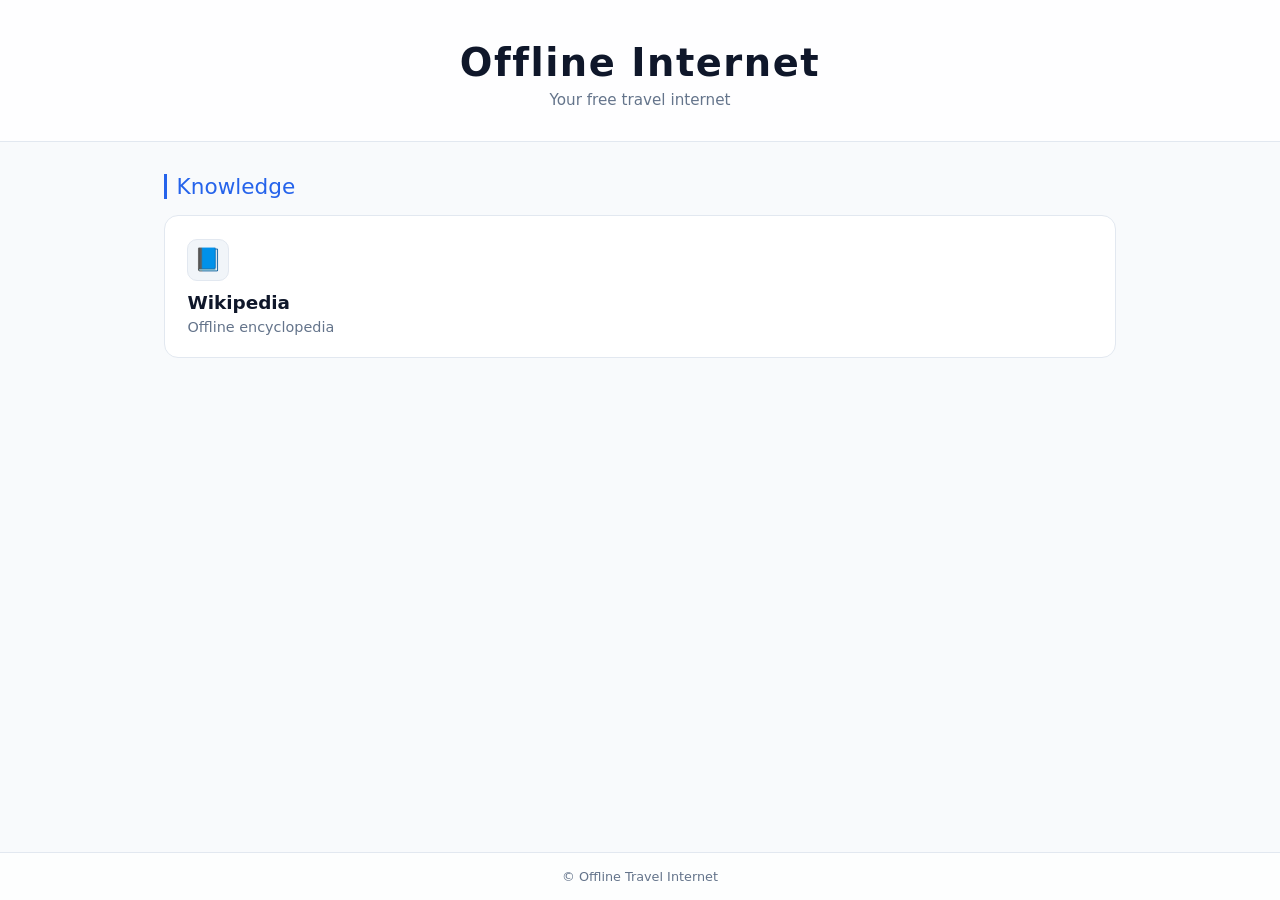
==== app/index.html @ 7aa932ba "init commit of files" ====
<!DOCTYPE html>
<html lang="en">
<head>
  <meta charset="UTF-8">
  <meta name="viewport" content="width=device-width, initial-scale=1.0">
  <title>Offline Internet</title>

  <link rel="icon" href="/favicon.ico">

  <style>
    :root {
      --bg: #f8fafc;
      --card: #ffffff;
      --accent: #2563eb;
      --text: #0f172a;
      --muted: #64748b;
      --border: #e2e8f0;
    }

    * {
      box-sizing: border-box;
      margin: 0;
      padding: 0;
      font-family: system-ui, -apple-system, Segoe UI, Roboto, sans-serif;
    }

    body {
      background: var(--bg);
      color: var(--text);
      min-height: 100vh;
      display: flex;
      flex-direction: column;
    }

    header {
      padding: 2.5rem 1.5rem 2rem;
      text-align: center;
      border-bottom: 1px solid var(--border);
      background: #ffffffcc;
      backdrop-filter: blur(6px);
    }

    /* Logo */
    .logo {
      width: 44px;
      height: 44px;
      margin: 0 auto 0.75rem;
      position: relative;
    }

    .dot {
      width: 10px;
      height: 10px;
      background: var(--accent);
      border-radius: 50%;
      position: absolute;
      top: 17px;
      left: 17px;
      box-shadow:
        -16px -16px 0 var(--accent),
        16px -16px 0 var(--accent),
        -16px 16px 0 var(--accent),
        16px 16px 0 var(--accent);
    }

    header h1 {
      font-size: 2.4rem;
      font-weight: 600;
      letter-spacing: 0.04em;
    }

    header p {
      color: var(--muted);
      margin-top: 0.4rem;
      font-size: 0.95rem;
    }

    main {
      flex: 1;
      padding: 2rem 1.5rem;
      max-width: 1000px;
      margin: 0 auto;
      width: 100%;
    }

    .category {
      margin-bottom: 2.5rem;
    }

    .category-title {
      font-size: 1.35rem;
      margin-bottom: 1rem;
      color: var(--accent);
      border-left: 3px solid var(--accent);
      padding-left: 0.6rem;
      font-weight: 500;
    }

    .apps {
      display: grid;
      grid-template-columns: repeat(auto-fit, minmax(220px, 1fr));
      gap: 1.2rem;
    }

    .app-card {
      background: var(--card);
      border-radius: 14px;
      padding: 1.4rem;
      text-decoration: none;
      color: var(--text);
      border: 1px solid var(--border);
      transition: transform 0.15s ease, box-shadow 0.15s ease;
    }

    .app-card:hover {
      transform: translateY(-3px);
      box-shadow: 0 8px 18px rgba(0,0,0,0.08);
    }

    .app-icon {
      width: 42px;
      height: 42px;
      display: flex;
      align-items: center;
      justify-content: center;
      font-size: 1.4rem;
      background: #f1f5f9;
      border-radius: 10px;
      margin-bottom: 0.7rem;
      border: 1px solid var(--border);
    }

    .app-title {
      font-size: 1.15rem;
      font-weight: 600;
      margin-bottom: 0.35rem;
    }

    .app-desc {
      font-size: 0.9rem;
      color: var(--muted);
    }

    footer {
      text-align: center;
      padding: 1rem;
      font-size: 0.8rem;
      color: var(--muted);
      border-top: 1px solid var(--border);
      background: #ffffffcc;
    }
  </style>
</head>
<body>

  <header>
    <h1>Offline Internet</h1>
    <p>Your free travel internet</p>
  </header>

  <main>

    <div class="category">
      <div class="category-title">Knowledge</div>

      <div class="apps">
        <a href="http://192.168.8.211:1200/viewer#wikipedia_en_all_nopic_2026-03/User%3AThe_other_Kiwix_guy/Landing" class="app-card">
          <div class="app-icon">📘</div>
          <div class="app-title">Wikipedia</div>
          <div class="app-desc">Offline encyclopedia</div>
        </a>
      </div>

    </div>

  </main>

  <footer>
    &copy; Offline Travel Internet
  </footer>

</body>
</html>
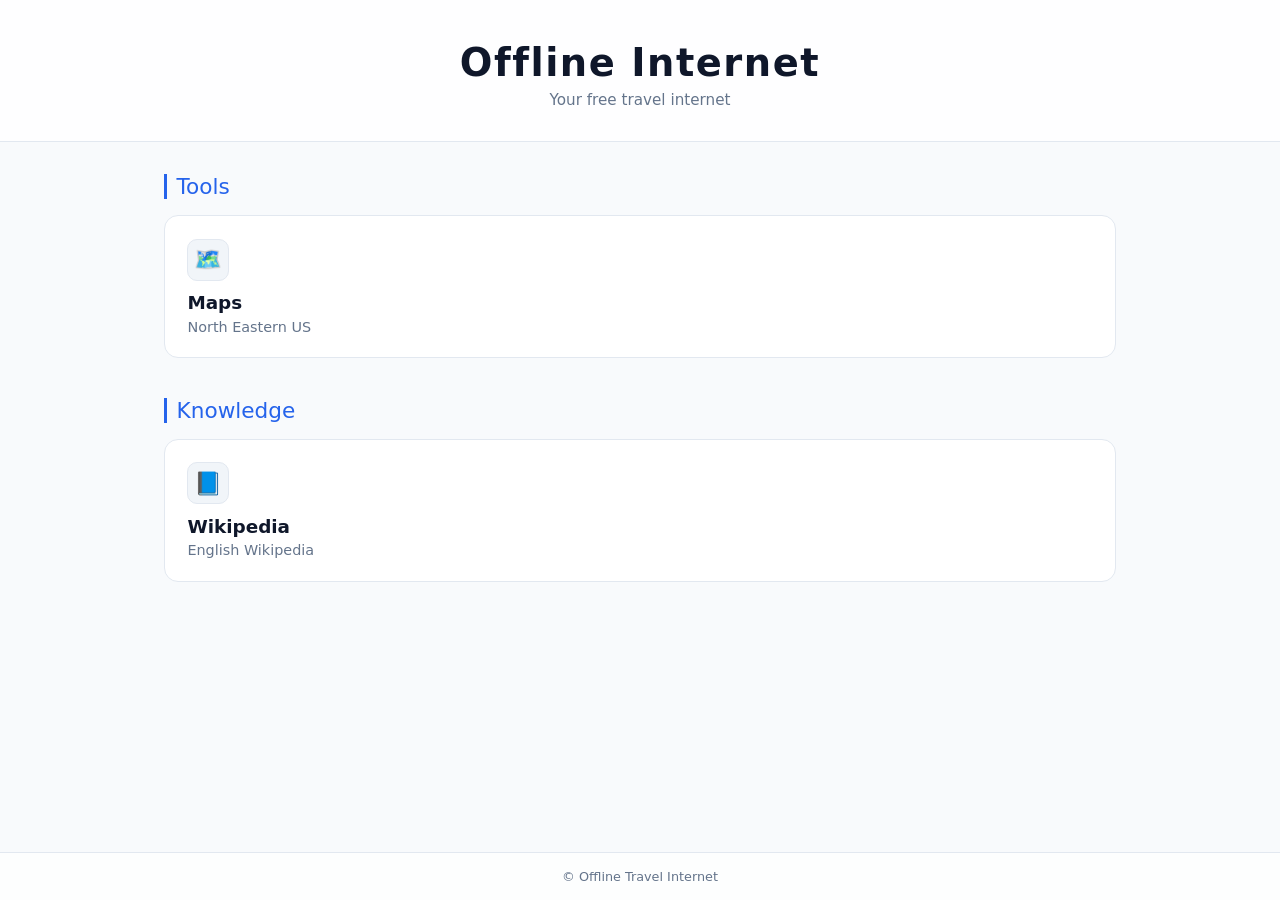
==== commit 881af9a4: "adding mapserver" ====
--- a/app/index.html
+++ b/app/index.html
@@ -160,18 +160,35 @@
 
   <main>
 
+<div class="category">
+      <div class="category-title">Tools</div>
+
+      <div class="apps">
+        <a href="http://192.168.8.211/mapserver/" class="app-card">
+          <div class="app-icon">🗺️</div>
+          <div class="app-title">Maps</div>
+          <div class="app-desc">North Eastern US</div>
+        </a>
+      </div>
+
+    </div>
+
+
     <div class="category">
       <div class="category-title">Knowledge</div>
 
       <div class="apps">
-        <a href="http://192.168.8.211:1200/viewer#wikipedia_en_all_nopic_2026-03/User%3AThe_other_Kiwix_guy/Landing" class="app-card">
+        <a href="http://192.168.8.211/kiwix/viewer#wikipedia_en_all_nopic_2026-03/User%3AThe_other_Kiwix_guy/Landing" class="app-card">
           <div class="app-icon">📘</div>
           <div class="app-title">Wikipedia</div>
-          <div class="app-desc">Offline encyclopedia</div>
+          <div class="app-desc">English Wikipedia</div>
         </a>
       </div>
 
     </div>
+
+
+
 
   </main>
 
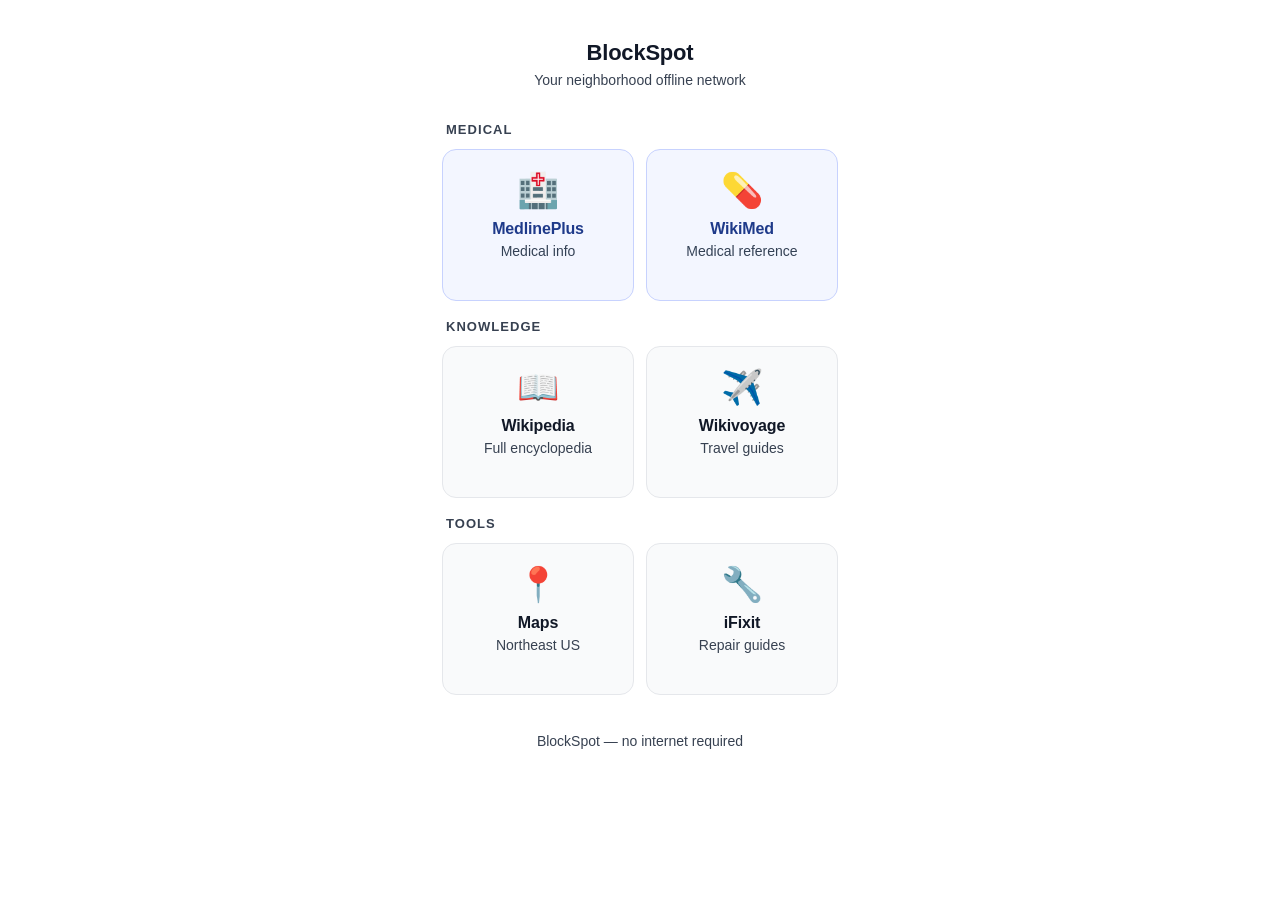
==== commit 832cc7c3: "updating home page, fixing docker-compose bugs" ====
--- a/app/index.html
+++ b/app/index.html
@@ -1,200 +1,251 @@
 <!DOCTYPE html>
 <html lang="en">
 <head>
-  <meta charset="UTF-8">
-  <meta name="viewport" content="width=device-width, initial-scale=1.0">
-  <title>Offline Internet</title>
-
-  <link rel="icon" href="/favicon.ico">
-
-  <style>
-    :root {
-      --bg: #f8fafc;
-      --card: #ffffff;
-      --accent: #2563eb;
-      --text: #0f172a;
-      --muted: #64748b;
-      --border: #e2e8f0;
-    }
-
-    * {
-      box-sizing: border-box;
-      margin: 0;
-      padding: 0;
-      font-family: system-ui, -apple-system, Segoe UI, Roboto, sans-serif;
-    }
-
-    body {
-      background: var(--bg);
-      color: var(--text);
-      min-height: 100vh;
-      display: flex;
-      flex-direction: column;
-    }
-
-    header {
-      padding: 2.5rem 1.5rem 2rem;
-      text-align: center;
-      border-bottom: 1px solid var(--border);
-      background: #ffffffcc;
-      backdrop-filter: blur(6px);
-    }
-
-    /* Logo */
-    .logo {
-      width: 44px;
-      height: 44px;
-      margin: 0 auto 0.75rem;
-      position: relative;
-    }
-
-    .dot {
-      width: 10px;
-      height: 10px;
-      background: var(--accent);
-      border-radius: 50%;
-      position: absolute;
-      top: 17px;
-      left: 17px;
-      box-shadow:
-        -16px -16px 0 var(--accent),
-        16px -16px 0 var(--accent),
-        -16px 16px 0 var(--accent),
-        16px 16px 0 var(--accent);
-    }
-
-    header h1 {
-      font-size: 2.4rem;
-      font-weight: 600;
-      letter-spacing: 0.04em;
-    }
-
-    header p {
-      color: var(--muted);
-      margin-top: 0.4rem;
-      font-size: 0.95rem;
-    }
-
-    main {
-      flex: 1;
-      padding: 2rem 1.5rem;
-      max-width: 1000px;
-      margin: 0 auto;
-      width: 100%;
-    }
-
-    .category {
-      margin-bottom: 2.5rem;
-    }
-
-    .category-title {
-      font-size: 1.35rem;
-      margin-bottom: 1rem;
-      color: var(--accent);
-      border-left: 3px solid var(--accent);
-      padding-left: 0.6rem;
-      font-weight: 500;
-    }
-
-    .apps {
-      display: grid;
-      grid-template-columns: repeat(auto-fit, minmax(220px, 1fr));
-      gap: 1.2rem;
-    }
-
-    .app-card {
-      background: var(--card);
-      border-radius: 14px;
-      padding: 1.4rem;
-      text-decoration: none;
-      color: var(--text);
-      border: 1px solid var(--border);
-      transition: transform 0.15s ease, box-shadow 0.15s ease;
-    }
-
-    .app-card:hover {
-      transform: translateY(-3px);
-      box-shadow: 0 8px 18px rgba(0,0,0,0.08);
-    }
-
-    .app-icon {
-      width: 42px;
-      height: 42px;
-      display: flex;
-      align-items: center;
-      justify-content: center;
-      font-size: 1.4rem;
-      background: #f1f5f9;
-      border-radius: 10px;
-      margin-bottom: 0.7rem;
-      border: 1px solid var(--border);
-    }
-
-    .app-title {
-      font-size: 1.15rem;
-      font-weight: 600;
-      margin-bottom: 0.35rem;
-    }
-
-    .app-desc {
-      font-size: 0.9rem;
-      color: var(--muted);
-    }
-
-    footer {
-      text-align: center;
-      padding: 1rem;
-      font-size: 0.8rem;
-      color: var(--muted);
-      border-top: 1px solid var(--border);
-      background: #ffffffcc;
-    }
-  </style>
+<meta charset="UTF-8">
+<meta name="viewport" content="width=device-width, initial-scale=1.0">
+
+<title>BlockSpot</title>
+
+<style>
+:root {
+  --color-text-primary: #111827;
+  --color-text-secondary: #374151;
+  --color-border-tertiary: #e5e7eb;
+  --color-background-secondary: #f9fafb;
+
+  --radius-lg: 14px;
+
+  --font-xs: 13px;
+  --font-sm: 14px;
+  --font-md: 16px;
+  --font-lg: 18px;
+  --font-xl: 22px;
+}
+
+/* Base */
+body {
+  margin: 0;
+  background: #ffffff;
+
+  font-family: -apple-system, BlinkMacSystemFont, "Segoe UI",
+               Roboto, "Helvetica Neue", Arial, sans-serif;
+
+  color: var(--color-text-primary);
+}
+
+/* Container */
+.app {
+  max-width: 420px;
+  margin: 0 auto;
+  padding: 16px 0;
+}
+
+/* Header */
+.header {
+  text-align: center;
+  padding: 24px 16px 20px;
+}
+
+.title {
+  font-size: var(--font-xl);
+  font-weight: 700;
+  letter-spacing: -0.01em;
+  margin: 0;
+}
+
+.subtitle {
+  font-size: var(--font-sm);
+  color: var(--color-text-secondary);
+  margin-top: 6px;
+}
+
+/* Sections */
+.section {
+  padding: 0 12px;
+  margin-bottom: 18px;
+}
+
+.section-label {
+  font-size: var(--font-xs);
+  text-transform: uppercase;
+  letter-spacing: 0.08em;
+  font-weight: 700;
+  color: var(--color-text-secondary);
+  margin: 0 0 12px 4px;
+}
+
+/* Grid */
+.grid {
+  display: grid;
+  grid-template-columns: 1fr 1fr;
+  gap: 12px;
+}
+
+/* Card link wrapper (IMPORTANT FIX) */
+.card-link {
+  text-decoration: none;
+  color: inherit;
+  display: block;
+  outline: none;
+}
+
+/* Cards */
+.card {
+  background: var(--color-background-secondary);
+  border: 1px solid var(--color-border-tertiary);
+  border-radius: var(--radius-lg);
+  padding: 20px 14px;
+  text-align: center;
+  min-height: 110px;
+
+  transition: transform 0.08s ease, box-shadow 0.08s ease;
+}
+
+/* Tap feedback */
+.card-link:active .card {
+  transform: scale(0.98);
+}
+
+/* Focus for accessibility */
+.card-link:focus-visible .card {
+  outline: 2px solid #2563eb;
+  outline-offset: 2px;
+}
+
+/* Medical styling (renamed from emergency) */
+.card.medical {
+  background: #f3f6ff;   /* soft cool blue */
+  border-color: #c7d2fe;
+}
+
+.card-icon {
+  font-size: 34px;
+  margin-bottom: 10px;
+}
+
+.card-title {
+  font-size: var(--font-md);
+  font-weight: 700;
+  letter-spacing: -0.01em;
+  margin: 0 0 4px;
+}
+
+.card-title.medical {
+  color: #1e3a8a;
+}
+
+.card-desc {
+  font-size: var(--font-sm);
+  line-height: 1.4;
+  color: var(--color-text-secondary);
+  margin: 0;
+}
+
+.card-desc.medical {
+  color: #334155;
+}
+
+/* Footer */
+.footer {
+  text-align: center;
+  font-size: var(--font-sm);
+  color: var(--color-text-secondary);
+  padding: 20px;
+}
+</style>
 </head>
+
 <body>
 
-  <header>
-    <h1>Offline Internet</h1>
-    <p>Your free travel internet</p>
-  </header>
-
-  <main>
-
-<div class="category">
-      <div class="category-title">Tools</div>
-
-      <div class="apps">
-        <a href="http://192.168.8.211/mapserver/" class="app-card">
-          <div class="app-icon">🗺️</div>
-          <div class="app-title">Maps</div>
-          <div class="app-desc">North Eastern US</div>
-        </a>
-      </div>
+<div class="app">
+
+  <!-- Header -->
+  <div class="header">
+    <p class="title">BlockSpot</p>
+    <p class="subtitle">Your neighborhood offline network</p>
+  </div>
+
+  <!-- Medical -->
+  <div class="section">
+    <p class="section-label">Medical</p>
+
+    <div class="grid">
+
+      <a class="card-link" href="http://blockspot.local/kiwix/viewer#medlineplus.gov_en_all_2025-01">
+        <div class="card medical">
+          <div class="card-icon">🏥</div>
+          <p class="card-title medical">MedlinePlus</p>
+          <p class="card-desc medical">Medical info</p>
+        </div>
+      </a>
+
+      <a class="card-link" href="http://blockspot.local/kiwix/viewer#wikipedia_en_medicine_maxi_2026-04">
+        <div class="card medical">
+          <div class="card-icon">💊</div>
+          <p class="card-title medical">WikiMed</p>
+          <p class="card-desc medical">Medical reference</p>
+        </div>
+      </a>
 
     </div>
-
-
-    <div class="category">
-      <div class="category-title">Knowledge</div>
-
-      <div class="apps">
-        <a href="http://192.168.8.211/kiwix/viewer#wikipedia_en_all_nopic_2026-03/User%3AThe_other_Kiwix_guy/Landing" class="app-card">
-          <div class="app-icon">📘</div>
-          <div class="app-title">Wikipedia</div>
-          <div class="app-desc">English Wikipedia</div>
-        </a>
-      </div>
+  </div>
+
+  <!-- Knowledge -->
+  <div class="section">
+    <p class="section-label">Knowledge</p>
+
+    <div class="grid">
+
+      <a class="card-link" href="http://blockspot.local/kiwix/viewer#wikipedia_en_all_maxi_2026-02">
+        <div class="card">
+          <div class="card-icon">📖</div>
+          <p class="card-title">Wikipedia</p>
+          <p class="card-desc">Full encyclopedia</p>
+        </div>
+      </a>
+
+      <a class="card-link" href="http://blockspot.local/kiwix/viewer#wikivoyage_en_all_maxi_2026-03">
+        <div class="card">
+          <div class="card-icon">✈️</div>
+          <p class="card-title">Wikivoyage</p>
+          <p class="card-desc">Travel guides</p>
+        </div>
+      </a>
 
     </div>
-
-
-
-
-  </main>
-
-  <footer>
-    &copy; Offline Travel Internet
-  </footer>
+  </div>
+
+  <!-- Tools -->
+  <div class="section">
+    <p class="section-label">Tools</p>
+
+    <div class="grid">
+
+      <a class="card-link" href="http://blockspot.local/mapserver/">
+        <div class="card">
+          <div class="card-icon">📍</div>
+          <p class="card-title">Maps</p>
+          <p class="card-desc">Northeast US</p>
+        </div>
+      </a>
+
+      <a class="card-link" href="http://blockspot.local/kiwix/viewer#ifixit_en_all_2025-12">
+        <div class="card">
+          <div class="card-icon">🔧</div>
+          <p class="card-title">iFixit</p>
+          <p class="card-desc">Repair guides</p>
+        </div>
+      </a>
+
+    </div>
+  </div>
+
+  <!-- Footer -->
+  <div class="footer">
+    BlockSpot — no internet required
+  </div>
+
+</div>
 
 </body>
 </html>
